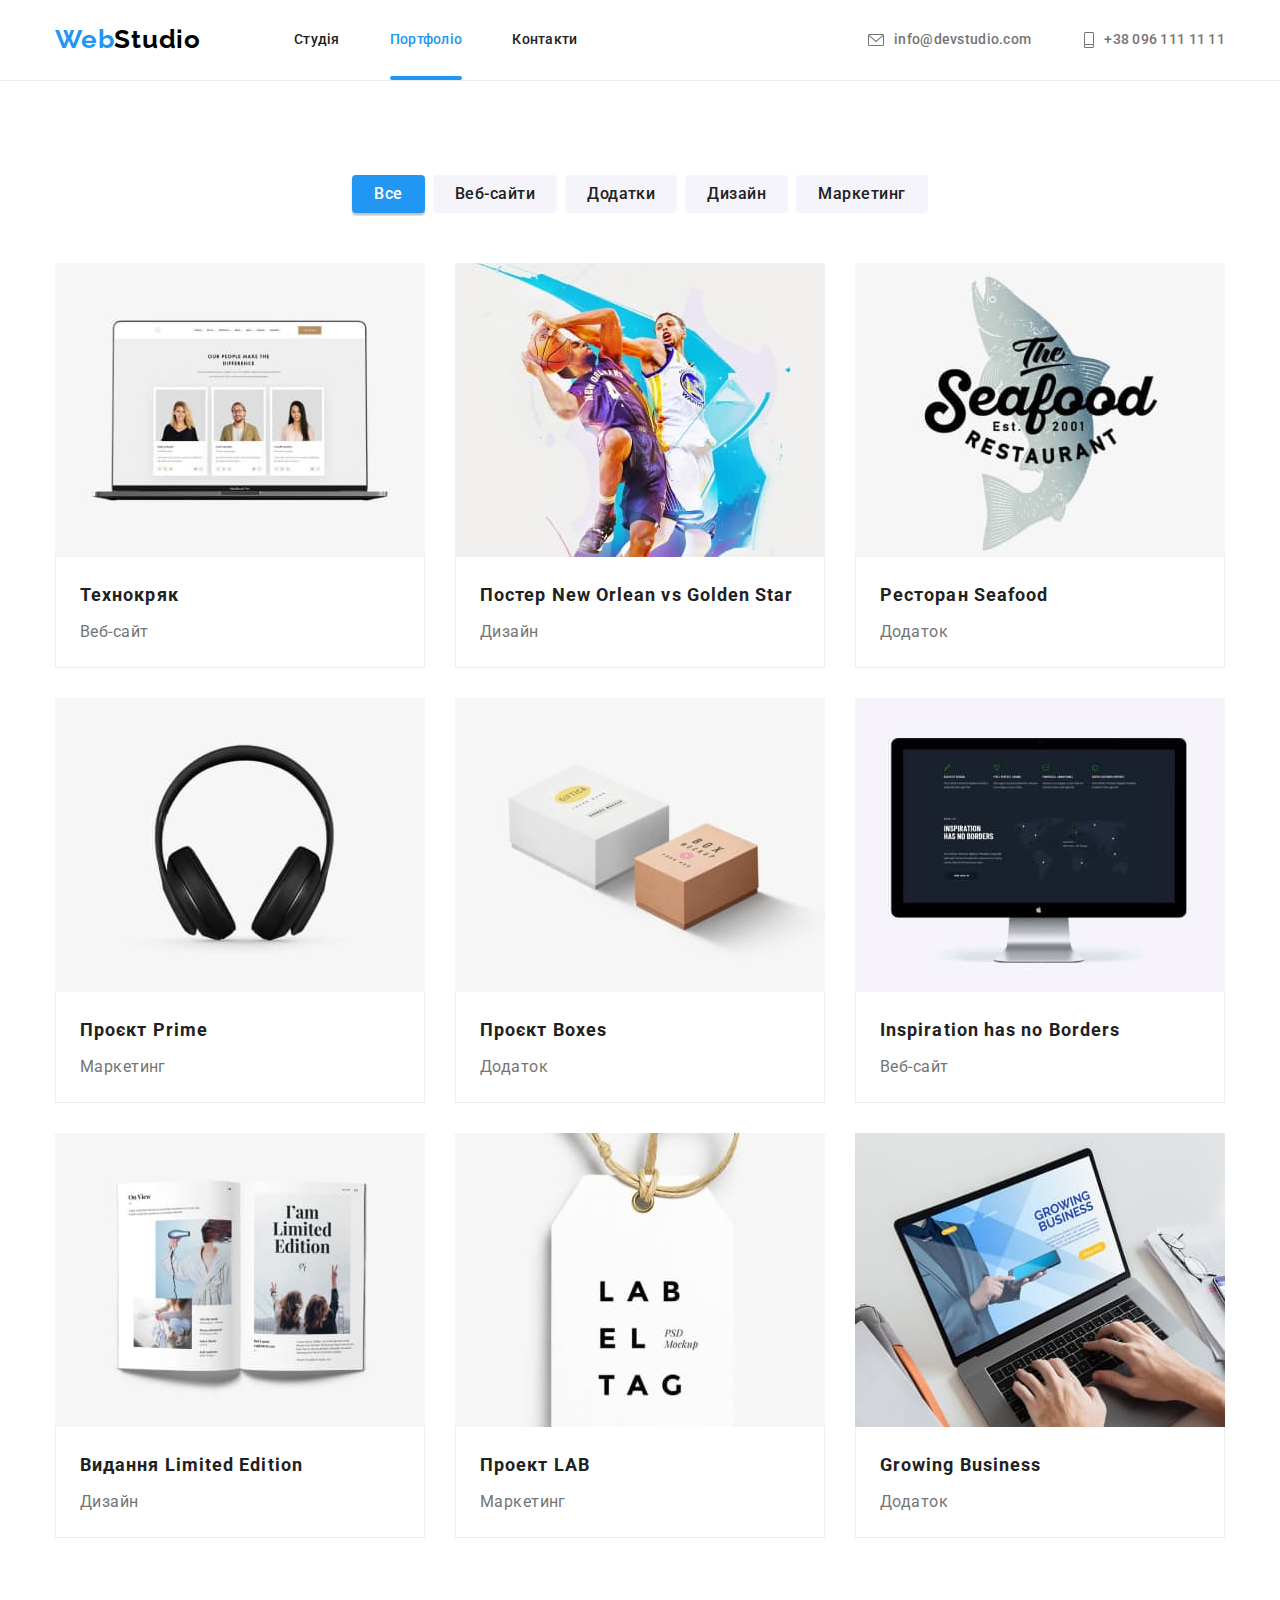
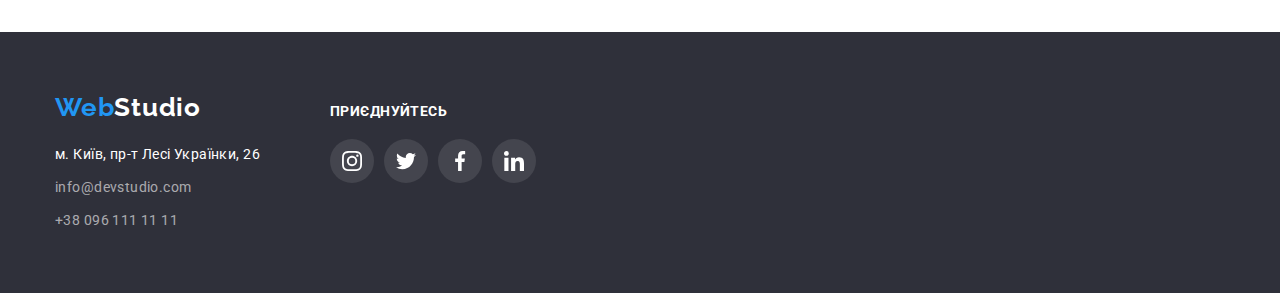
==== portfolio.html @ 72e3448c "Initial commit" ====
<!DOCTYPE html>
<html lang="uk">
  <head>
    <meta charset="UTF-8" />
    <meta http-equiv="X-UA-Compatible" content="IE=edge" />
    <meta name="viewport" content="width=device-width, initial-scale=1.0" />
    <title>Студія</title>
    <link rel="stylesheet" href="node_modules/modern-normalize/modern-normalize.css" />
    <link
      href="https://fonts.googleapis.com/css2?family=Raleway:wght@700&family=Roboto:wght@400;500;700;900&display=swap"
      rel="stylesheet"
    />
    <link rel="stylesheet" href="./css/styles.css" />
  </head>
  <body>
    <!-- Header -->
    <header class="header-accent">
      <!-- Навігація -->
      <div class="container header-container">
        <nav class="nav">
          <a href="./index.html" lang="en" class="logo">
            <span class="logo-accent">Web</span>Studio
          </a>
          <ul class="site-nav list">
            <li class="nav-items">
              <a href="./" class="nav-linc">Студія</a>
            </li>
            <li class="nav-items">
              <a href="./portfolio.html" class="nav-linc current">Портфоліо</a>
            </li>
            <li class="nav-items">
              <a href="./" class="nav-linc">Контакти</a>
            </li>
          </ul>
        </nav>

        <ul class="list header-address">
          <li class="nav-items">
            <a href="mailto:info@devstudio.com" class="nav-address">
              <svg class="icon icon-envelope" width="16" height="16">
                <use xlink:href="./images/icons.svg#icon-envelope"></use>
              </svg>
              info@devstudio.com
            </a>
          </li>
          <li class="nav-items">
            <a href="tel:+380961111111" class="nav-address">
              <svg class="icon icon-phone" width="16" height="16">
                <use xlink:href="./images/icons.svg#icon-phone"></use>
              </svg>
              +38 096 111 11 11
            </a>
          </li>
        </ul>
      </div>
    </header>

    <!-- Main -->
    <main>
      <section class="section">
        <div class="container">
          <h1 class="section-title visually-hidden">Портфоліо</h1>
          <ul class="button-list list">
            <li class="button-items">
              <button type="button" class="button button-current">Все</button>
            </li>
            <li class="button-items">
              <button type="button" class="button">Веб-сайти</button>
            </li>
            <li class="button-items">
              <button type="button" class="button">Додатки</button>
            </li>
            <li class="button-items">
              <button type="button" class="button">Дизайн</button>
            </li>
            <li class="button-items">
              <button type="button" class="button">Маркетинг</button>
            </li>
          </ul>

          <ul class="portfolio-list list">
            <li class="portfolio-items">
              <a class="portfolio-linc" href="#">
                <div class="portfolio-box">
                  <img
                    class="portfolio-img"
                    src="./images/portfolio-1.jpg"
                    alt="Приклад веб сайту"
                    width="370"
                    height="294"
                  />
                  <div class="portfolio-overlay">
                    <p class="overlay-text">
                      Ресурс пропонує комплексні пропозиції з різним рівнем функціоналу та сервісів.
                      Все це дозволить відвідувачу отримати вичерпні відомості про компанію чи
                      приватну особу.
                    </p>
                  </div>
                </div>
                <div class="portfolio-info">
                  <h2 class="portfolio-title">Технокряк</h2>
                  <p class="portfolio-text">Веб-сайт</p>
                </div>
              </a>
            </li>
            <li class="portfolio-items">
              <a class="portfolio-linc" href="#">
                <div class="portfolio-box">
                  <img
                    class="portfolio-img"
                    src="./images/portfolio-2.jpg"
                    alt="Приклад веб сайту"
                    width="370"
                    height="294"
                  />
                  <div class="portfolio-overlay">
                    <p class="overlay-text">
                      Ресурс пропонує комплексні пропозиції з різним рівнем функціоналу та сервісів.
                      Все це дозволить відвідувачу отримати вичерпні відомості про компанію чи
                      приватну особу.
                    </p>
                  </div>
                </div>
                <div class="portfolio-info">
                  <h2 class="portfolio-title">Постер New Orlean vs Golden Star</h2>
                  <p class="portfolio-text">Дизайн</p>
                </div>
              </a>
            </li>
            <li class="portfolio-items">
              <a class="portfolio-linc" href="#">
                <div class="portfolio-box">
                  <img
                    class="portfolio-img"
                    src="./images/portfolio-3.jpg"
                    alt="Приклад веб сайту"
                    width="370"
                    height="294"
                  />
                  <div class="portfolio-overlay">
                    <p class="overlay-text">
                      Ресурс пропонує комплексні пропозиції з різним рівнем функціоналу та сервісів.
                      Все це дозволить відвідувачу отримати вичерпні відомості про компанію чи
                      приватну особу.
                    </p>
                  </div>
                </div>
                <div class="portfolio-info">
                  <h2 class="portfolio-title">Ресторан Seafood</h2>
                  <p class="portfolio-text">Додаток</p>
                </div>
              </a>
            </li>
            <li class="portfolio-items">
              <a class="portfolio-linc" href="#">
                <div class="portfolio-box">
                  <img
                    class="portfolio-img"
                    src="./images/portfolio-4.jpg"
                    alt="Приклад веб сайту"
                    width="370"
                    height="294"
                  />
                  <div class="portfolio-overlay">
                    <p class="overlay-text">
                      Ресурс пропонує комплексні пропозиції з різним рівнем функціоналу та сервісів.
                      Все це дозволить відвідувачу отримати вичерпні відомості про компанію чи
                      приватну особу.
                    </p>
                  </div>
                </div>
                <div class="portfolio-info">
                  <h2 class="portfolio-title">Проєкт Prime</h2>
                  <p class="portfolio-text">Маркетинг</p>
                </div>
              </a>
            </li>
            <li class="portfolio-items">
              <a class="portfolio-linc" href="#">
                <div class="portfolio-box">
                  <img
                    class="portfolio-img"
                    src="./images/portfolio-5.jpg"
                    alt="Приклад веб сайту"
                    width="370"
                    height="294"
                  />
                  <div class="portfolio-overlay">
                    <p class="overlay-text">
                      Ресурс пропонує комплексні пропозиції з різним рівнем функціоналу та сервісів.
                      Все це дозволить відвідувачу отримати вичерпні відомості про компанію чи
                      приватну особу.
                    </p>
                  </div>
                </div>
                <div class="portfolio-info">
                  <h2 class="portfolio-title">Проєкт Boxes</h2>
                  <p class="portfolio-text">Додаток</p>
                </div>
              </a>
            </li>
            <li class="portfolio-items">
              <a class="portfolio-linc" href="#">
                <div class="portfolio-box">
                  <img
                    class="portfolio-img"
                    src="./images/portfolio-6.jpg"
                    alt="Приклад веб сайту"
                    width="370"
                    height="294"
                  />
                  <div class="portfolio-overlay">
                    <p class="overlay-text">
                      Ресурс пропонує комплексні пропозиції з різним рівнем функціоналу та сервісів.
                      Все це дозволить відвідувачу отримати вичерпні відомості про компанію чи
                      приватну особу.
                    </p>
                  </div>
                </div>
                <div class="portfolio-info">
                  <h2 class="portfolio-title">Inspiration has no Borders</h2>
                  <p class="portfolio-text">Веб-сайт</p>
                </div>
              </a>
            </li>
            <li class="portfolio-items">
              <a class="portfolio-linc" href="#">
                <div class="portfolio-box">
                  <img
                    class="portfolio-img"
                    src="./images/portfolio-7.jpg"
                    alt="Приклад веб сайту"
                    width="370"
                    height="294"
                  />
                  <div class="portfolio-overlay">
                    <p class="overlay-text">
                      Ресурс пропонує комплексні пропозиції з різним рівнем функціоналу та сервісів.
                      Все це дозволить відвідувачу отримати вичерпні відомості про компанію чи
                      приватну особу.
                    </p>
                  </div>
                </div>
                <div class="portfolio-info">
                  <h2 class="portfolio-title">Видання Limited Edition</h2>
                  <p class="portfolio-text">Дизайн</p>
                </div>
              </a>
            </li>
            <li class="portfolio-items">
              <a class="portfolio-linc" href="#">
                <div class="portfolio-box">
                  <img
                    class="portfolio-img"
                    src="./images/portfolio-8.jpg"
                    alt="Приклад веб сайту"
                    width="370"
                    height="294"
                  />
                  <div class="portfolio-overlay">
                    <p class="overlay-text">
                      Ресурс пропонує комплексні пропозиції з різним рівнем функціоналу та сервісів.
                      Все це дозволить відвідувачу отримати вичерпні відомості про компанію чи
                      приватну особу.
                    </p>
                  </div>
                </div>
                <div class="portfolio-info">
                  <h2 class="portfolio-title">Проект LAB</h2>
                  <p class="portfolio-text">Маркетинг</p>
                </div>
              </a>
            </li>
            <li class="portfolio-items">
              <a class="portfolio-linc" href="#">
                <div class="portfolio-box">
                  <img
                    class="portfolio-img"
                    src="./images/portfolio-9.jpg"
                    alt="Приклад веб сайту"
                    width="370"
                    height="294"
                  />
                  <div class="portfolio-overlay">
                    <p class="overlay-text">
                      Ресурс пропонує комплексні пропозиції з різним рівнем функціоналу та сервісів.
                      Все це дозволить відвідувачу отримати вичерпні відомості про компанію чи
                      приватну особу.
                    </p>
                  </div>
                </div>
                <div class="portfolio-info">
                  <h2 class="portfolio-title">Growing Business</h2>
                  <p class="portfolio-text">Додаток</p>
                </div>
              </a>
            </li>
          </ul>
        </div>
      </section>
    </main>

    <!-- Footer -->
    <footer class="footer">
      <div class="container">
        <div>
          <a href="./index.html" lang="en" class="logo">
            <span class="logo-accent">Web</span>Studio
          </a>
          <address class="address">
            <ul class="list">
              <li class="address-items">
                <a href="https://goo.gl/maps/Vfk3iaPY69gmRe3H6" class="addrem-map">
                  м. Київ, пр-т Лесі Українки, 26</a
                >
              </li>
              <li class="address-items">
                <a href="mailto:info@devstudio.com" class="address-link"> info@devstudio.com </a>
              </li>
              <li class="address-items">
                <a href="tel:+380961111111" class="address-link"> +38 096 111 11 11 </a>
              </li>
            </ul>
          </address>
        </div>
        <div class="footer-social">
          <span class="social-title">приєднуйтесь</span>
          <ul class="list social-list">
            <li class="social-items">
              <a href="#" class="social-linc">
                <svg class="icon" width="20" height="20">
                  <use xlink:href="./images/icons.svg#icon-instagram"></use>
                </svg>
              </a>
            </li>
            <li class="social-items">
              <a href="#" class="social-linc">
                <svg class="icon" width="20" height="20">
                  <use xlink:href="./images/icons.svg#icon-twitter"></use>
                </svg>
              </a>
            </li>
            <li class="social-items">
              <a href="#" class="social-linc">
                <svg class="icon" width="20" height="20">
                  <use xlink:href="./images/icons.svg#icon-facebook"></use>
                </svg>
              </a>
            </li>
            <li class="social-items">
              <a href="#" class="social-linc">
                <svg class="icon" width="20" height="20">
                  <use xlink:href="./images/icons.svg#icon-linkedin"></use>
                </svg>
              </a>
            </li>
          </ul>
        </div>
      </div>
    </footer>
  </body>
</html>
---- css/styles.css ----
/* палитра 
акцент #2196F3
белый #FFFFFF
текст черный #212121
        серый #757575
        rgba(255, 255, 255, 0.6);
фон темный #2F303A
    серый  #F5F4FA
    белый #FFFFFF
*/

:root {
  --primary-text-color: #757575;
  --title-text-color: #212121;
  --accent-color: #2196f3;
  --primary-bg-color: #f5f4fa;
  --primary-white-color: #ffffff;
  --primary-black-color: #2f303a;
  --primary-icon-color: #afb1b8;
  --primary-animation: cubic-bezier(0.4, 0, 0.2, 1);
}
/* базові списки */
html {
  box-sizing: border-box;
}

*,
*::after,
*::before {
  box-sizing: inherit;
}

body {
  margin: 0;

  color: var(--primary-text-color);
  font-family: Roboto, sans-serif;
  font-size: 14px;
  letter-spacing: 0.03em;
  background-color: var(--primary-white-color);
}

.list {
  margin: 0;
  padding: 0;

  list-style: none;
}

h1,
h2,
h3,
h4,
h5,
h6,
p {
  margin: 0;
}

.icon {
  display: inline-block;
  /* width: 1em;
  height: 1em; */
  stroke-width: 0;

  stroke: currentColor;
  fill: currentColor;
}

.visually-hidden {
  position: absolute;

  width: 1px;
  height: 1px;
  margin: -1px;

  border: 0;
  padding: 0;
  white-space: nowrap;

  clip-path: inset(100%);
  clip: rect(0 0 0 0);
  overflow: hidden;
}

.section {
  padding-top: 94px;
  padding-bottom: 94px;
}

.container {
  width: 1200px;
  margin-left: auto;
  margin-right: auto;
  padding-left: 15px;
  padding-right: 15px;
  /* outline: 2px solid red; */
}

/* базові книпки */
.button {
  min-width: 44px;
  padding-left: 22px;
  padding-right: 22px;
  padding-top: 6px;
  padding-bottom: 6px;

  border: none;
  border-radius: 4px;

  color: var(--title-text-color);
  background-color: var(--primary-bg-color);
  font-family: inherit;
  font-weight: 500;
  font-size: 16px;
  line-height: 1.625;
  letter-spacing: 0.03em;
  cursor: pointer;

  transition: color 250ms var(--primary-animation), background-color 250ms var(--primary-animation),
    box-shadow 250ms var(--primary-animation);
}

.button:hover,
.button:focus,
.button-current {
  color: var(--primary-white-color);
  background-color: var(--accent-color);
  box-shadow: 0px 3px 1px rgba(0, 0, 0, 0.1), 0px 1px 2px rgba(0, 0, 0, 0.08),
    0px 2px 2px rgba(0, 0, 0, 0.12);
}

/* Header */
.header-accent {
  border-bottom: 1px solid #ececec;
}

.header-container {
  display: flex;
  padding-top: 0;
  padding-bottom: 0;
}

/* logo */
.logo {
  display: inline-block;
  padding-top: 24px;
  padding-bottom: 25px;
  margin-right: 93px;

  color: #000000;
  font-family: 'Raleway', sans-serif;
  font-weight: 700;
  font-size: 26px;
  line-height: 1.19;
  letter-spacing: 0.03em;
  text-decoration: none;
}

.logo-accent {
  color: var(--accent-color);
}

/* Nav */
.nav {
  display: flex;
  align-items: center;
}

.site-nav {
  display: flex;
}

.nav-linc {
  position: relative;

  color: var(--title-text-color);
  font-weight: 500;
  line-height: 1.14;
  letter-spacing: 0.02em;
  text-decoration: none;
}

.nav-linc,
.nav-address {
  display: flex;
  padding-top: 32px;
  padding-bottom: 32px;
  align-items: center;

  transition: color 250ms var(--primary-animation);
}

.nav-linc:hover,
.nav-linc:focus {
  color: var(--accent-color);
}

.current {
  color: var(--accent-color);
}

.current::after {
  position: absolute;
  left: 0;
  bottom: 0;

  width: 100%;
  height: 4px;

  content: '';

  background-color: var(--accent-color);
  border-radius: 2px;
}
.nav-items:not(.nav-items:last-child) {
  margin-right: 50px;
}

.header-address {
  display: flex;
  margin-left: auto;
  align-items: center;
}

.nav-address {
  color: var(--primary-text-color);
  font-weight: 500;
  line-height: 1.14;
  letter-spacing: 0.02em;
  text-decoration: none;

  transition: color 250ms var(--primary-animation);
}

.nav-address:hover,
.nav-address:focus {
  color: var(--accent-color);
}

.icon-envelope {
  margin-right: 10px;
}

.icon-phone {
  margin-right: 7px;
}

/* Main */

/* Section */
.section-title {
  margin-bottom: 50px;

  color: var(--title-text-color);
  font-size: 36px;
  line-height: 1.17;
  text-align: center;
}

/* Шапка */
/* Герой */
.hero {
  max-width: 1600px;
  height: 600px;
  padding-top: 200px;
  padding-bottom: 200px;
  margin-left: auto;
  margin-right: auto;

  background-color: var(--primary-black-color);
  background-image: linear-gradient(rgba(47, 48, 58, 0.4), rgba(47, 48, 58, 0.4)),
    url(../images/hero-img.jpg);
  background-repeat: no-repeat;
  background-position: center;
  background-size: cover;
}

.hero-title {
  width: 696px;
  margin-bottom: 30px;
  margin-left: auto;
  margin-right: auto;

  font-weight: 900;
  font-size: 44px;
  line-height: 1.36;
  text-align: center;
  letter-spacing: 0.06em;
  text-transform: uppercase;
  color: var(--primary-white-color);
}

.hero-button {
  margin-left: auto;
  margin-right: auto;
  padding-top: 10px;
  padding-bottom: 10px;
  padding-left: 32px;
  padding-right: 32px;

  color: var(--primary-white-color);
  background-color: var(--accent-color);
  border: none;
  border-radius: 4px;

  cursor: pointer;

  font-family: inherit;
  font-weight: 700;
  font-size: 16px;
  line-height: 1.88;
  display: flex;
  align-items: center;
  text-align: center;
  letter-spacing: 0.06em;

  transition: color 250ms var(--primary-animation), background-color 250ms var(--primary-animation);
}

.hero-button:hover,
.hero-button:focus {
  color: var(--accent-color);
  background-color: var(--primary-white-color);
}

/* Особливості */

.feature {
  padding-bottom: 0px;
}

.feature-list {
  display: flex;
}

.feature-items {
  width: 270px;
}

.cotainer-icon {
  display: flex;
  align-items: center;
  justify-content: center;
  height: 120px;
  margin-bottom: 30px;
  border-radius: 4px;

  background-color: var(--primary-bg-color);
}

/* Відступи для всіх списків */
.feature-items:not(.feature-items:last-child),
.examples-items:not(.examples-items:last-child),
.team-items:not(.team-items:last-child) {
  margin-right: 30px;
}

.feature-title {
  margin-bottom: 10px;

  color: var(--title-text-color);
  font-size: 14px;
  line-height: 1.19;
  text-transform: uppercase;
}

.feature-text {
  line-height: 1.71;
}

/* Чим ми займаємося */
.examples-list {
  display: flex;
}

.examples-items {
  position: relative;
}

.examples-items > img {
  display: block;
}

.example-box {
  position: absolute;
  left: 0;
  bottom: 0;

  display: flex;
  align-items: center;
  justify-content: center;
  width: 100%;
  height: 70px;

  background-color: rgba(47, 48, 58, 0.8);
}

.example-text {
  font-weight: 700;
  text-align: center;
  text-transform: uppercase;

  color: var(--primary-white-color);
}
/* Наша команда */
.team {
  background-color: var(--primary-bg-color);
}

.team-list,
.social-list {
  display: flex;
}

.team-items {
  width: 270px;
  padding-bottom: 30px;

  background: var(--primary-white-color);
  box-shadow: 0px 1px 3px rgba(0, 0, 0, 0.12), 0px 1px 1px rgba(0, 0, 0, 0.14),
    0px 2px 1px rgba(0, 0, 0, 0.2);
  border-radius: 0px 0px 4px 4px;
}

.team-items > img {
  display: block;
  padding-bottom: 30px;
}
.team-title {
  margin-bottom: 10px;

  color: var(--title-text-color);
  font-weight: 500;
  font-size: 16px;
  line-height: 1.19;
  text-align: center;
}

.team-text {
  margin-bottom: 16px;

  font-size: 16px;
  line-height: 1.19;
  text-align: center;
}

.social-list {
  display: flex;
  justify-content: center;
}

.social-items:not(.social-items:last-child) {
  margin-right: 10px;
}

.social-linc {
  display: flex;
  align-items: center;
  justify-content: center;
  width: 44px;
  height: 44px;

  border-radius: 50%;
  color: var(--primary-icon-color);

  transition: color 250ms var(--primary-animation), background-color 250ms var(--primary-animation);
}

.social-linc:hover,
.social-linc:focus {
  color: var(--primary-white-color);
  background-color: var(--accent-color);
}

/* Постійні клієнти */
.company-list {
  display: flex;
}

.company-items:not(.company-items:last-child) {
  margin-right: 30px;
}

.company-linc {
  display: flex;
  align-items: center;
  justify-content: center;
  width: 170px;
  height: 92px;

  border: 1px solid var(--primary-icon-color);
  border-radius: 4px;

  color: var(--primary-icon-color);

  transition: color 250ms var(--primary-animation), background-color 250ms var(--primary-animation);
}

.company-linc:hover,
.company-linc:focus {
  color: var(--accent-color);
  border-color: var(--accent-color);
}

.company-linc .svg {
  margin: auto;
}

/* Портфоліо*/
.button-list {
  display: flex;
  justify-content: center;
  margin-bottom: 50px;
}

.button-items:not(.button-items:last-child) {
  margin-right: 8px;
}

.portfolio-list {
  display: flex;
  flex-wrap: wrap;
}

.portfolio-items {
  width: 370px;
}

.portfolio-linc {
  display: block;

  text-decoration: none;

  transition: box-shadow 250ms var(--primary-animation);
}

.portfolio-linc:hover,
.portfolio-linc:focus {
  box-shadow: 0px 1px 1px rgba(0, 0, 0, 0.12), 0px 4px 4px rgba(0, 0, 0, 0.06),
    1px 4px 6px rgba(0, 0, 0, 0.16);
}

.portfolio-items:not(.portfolio-items:nth-child(3n)) {
  margin-right: 30px;
}

.portfolio-items:not(.portfolio-items:nth-child(-1n + 3)) {
  margin-top: 30px;
}

.portfolio-img {
  display: block;
  width: 100%;
}

.portfolio-box {
  position: relative;
  overflow: hidden;
}

.portfolio-overlay {
  position: absolute;
  left: 0;
  bottom: -100%;

  padding-left: 24px;
  padding-right: 24px;
  padding-top: 63px;
  padding-bottom: 63px;
  width: 100%;
  height: 100%;
  background-color: rgba(33, 150, 243, 0.9);

  transition: transform 250ms var(--primary-animation);
}

.portfolio-linc:hover .portfolio-overlay,
.portfolio-linc:focus .portfolio-overlay {
  transform: translate(0, -100%);
}

.overlay-text {
  font-weight: 400;
  font-size: 18px;
  line-height: 1.56;
  letter-spacing: 0.03em;

  color: var(--primary-white-color);
}

.portfolio-info {
  padding-top: 20px;
  padding-bottom: 20px;
  padding-left: 24px;
  padding-right: 24px;

  border-left: 1px solid #eeeeee;
  border-right: 1px solid #eeeeee;
  border-bottom: 1px solid #eeeeee;
}
.portfolio-title {
  margin-bottom: 4px;

  font-size: 18px;
  line-height: 2;
  letter-spacing: 0.06em;
  color: var(--title-text-color);
}

.portfolio-text {
  font-size: 16px;
  line-height: 1.88;
  color: var(--primary-text-color);
}

/* footer */
.footer {
  background-color: var(--primary-black-color);
  padding-top: 60px;
  padding-bottom: 60px;
}

.footer .logo {
  margin: 0;
  padding: 0;
  margin-bottom: 20px;

  color: var(--primary-white-color);
}

.footer .container {
  display: flex;
  align-items: baseline;
}

.address {
  font-style: normal;
}

.address-items:not(.address-items:last-child) {
  margin-bottom: 9px;
}

.addrem-map {
  text-decoration: none;
  color: var(--primary-white-color);
  line-height: 1.71;
}
.address-link {
  text-decoration: none;
  line-height: 1.71;
  color: rgba(255, 255, 255, 0.6);

  transition: color 250ms var(--primary-animation);
}

.address-link:hover,
.address-link:focus {
  color: var(--accent-color);
}

.social-title {
  display: inline-block;
  margin-bottom: 20px;

  font-weight: 700;
  text-transform: uppercase;
  color: var(--primary-white-color);
}

.footer-social > .social-list {
  justify-content: flex-start;
}

.footer-social .social-linc {
  background-color: #44454e;
  color: var(--primary-white-color);

  transition: background-color 250ms var(--primary-animation);
}

.footer-social .social-linc:hover,
.footer-social .social-linc:focus {
  background-color: var(--accent-color);
}

.footer-social {
  margin-left: 70px;
}

/* Модальне вікно */
.backdrop {
  position: fixed;
  top: 0;
  left: 0;
  bottom: 0;
  right: 0;

  background-color: rgba(0, 0, 0, 0.2);

  transition: opacity 250ms var(--primary-animation), visibility 25000ms var(--primary-animation);
}

.backdrop.is-hidden {
  opacity: 0;
  pointer-events: none;
  visibility: hidden;
}

.modal {
  position: absolute;
  left: 50%;
  top: 50%;
  transform: translate(-50%, -50%);

  width: 528px;
  height: 581px;

  background-color: var(--primary-white-color);
  box-shadow: 0px 1px 3px rgba(0, 0, 0, 0.12), 0px 1px 1px rgba(0, 0, 0, 0.14),
    0px 2px 1px rgba(0, 0, 0, 0.2);
  border-radius: 4px;
}

.modal-close {
  position: absolute;
  top: 8px;
  right: 8px;

  display: flex;
  align-items: center;
  justify-content: center;
  width: 30px;
  height: 30px;
  padding: 0;

  background-color: var(--primary-white-color);
  border: 1px solid rgba(0, 0, 0, 0.1);
  border-radius: 50%;

  color: #000000;

  cursor: pointer;
}

.modal-close:hover,
.modal-close:focus {
  color: var(--accent-color);
  border-color: var(--accent-color);
}
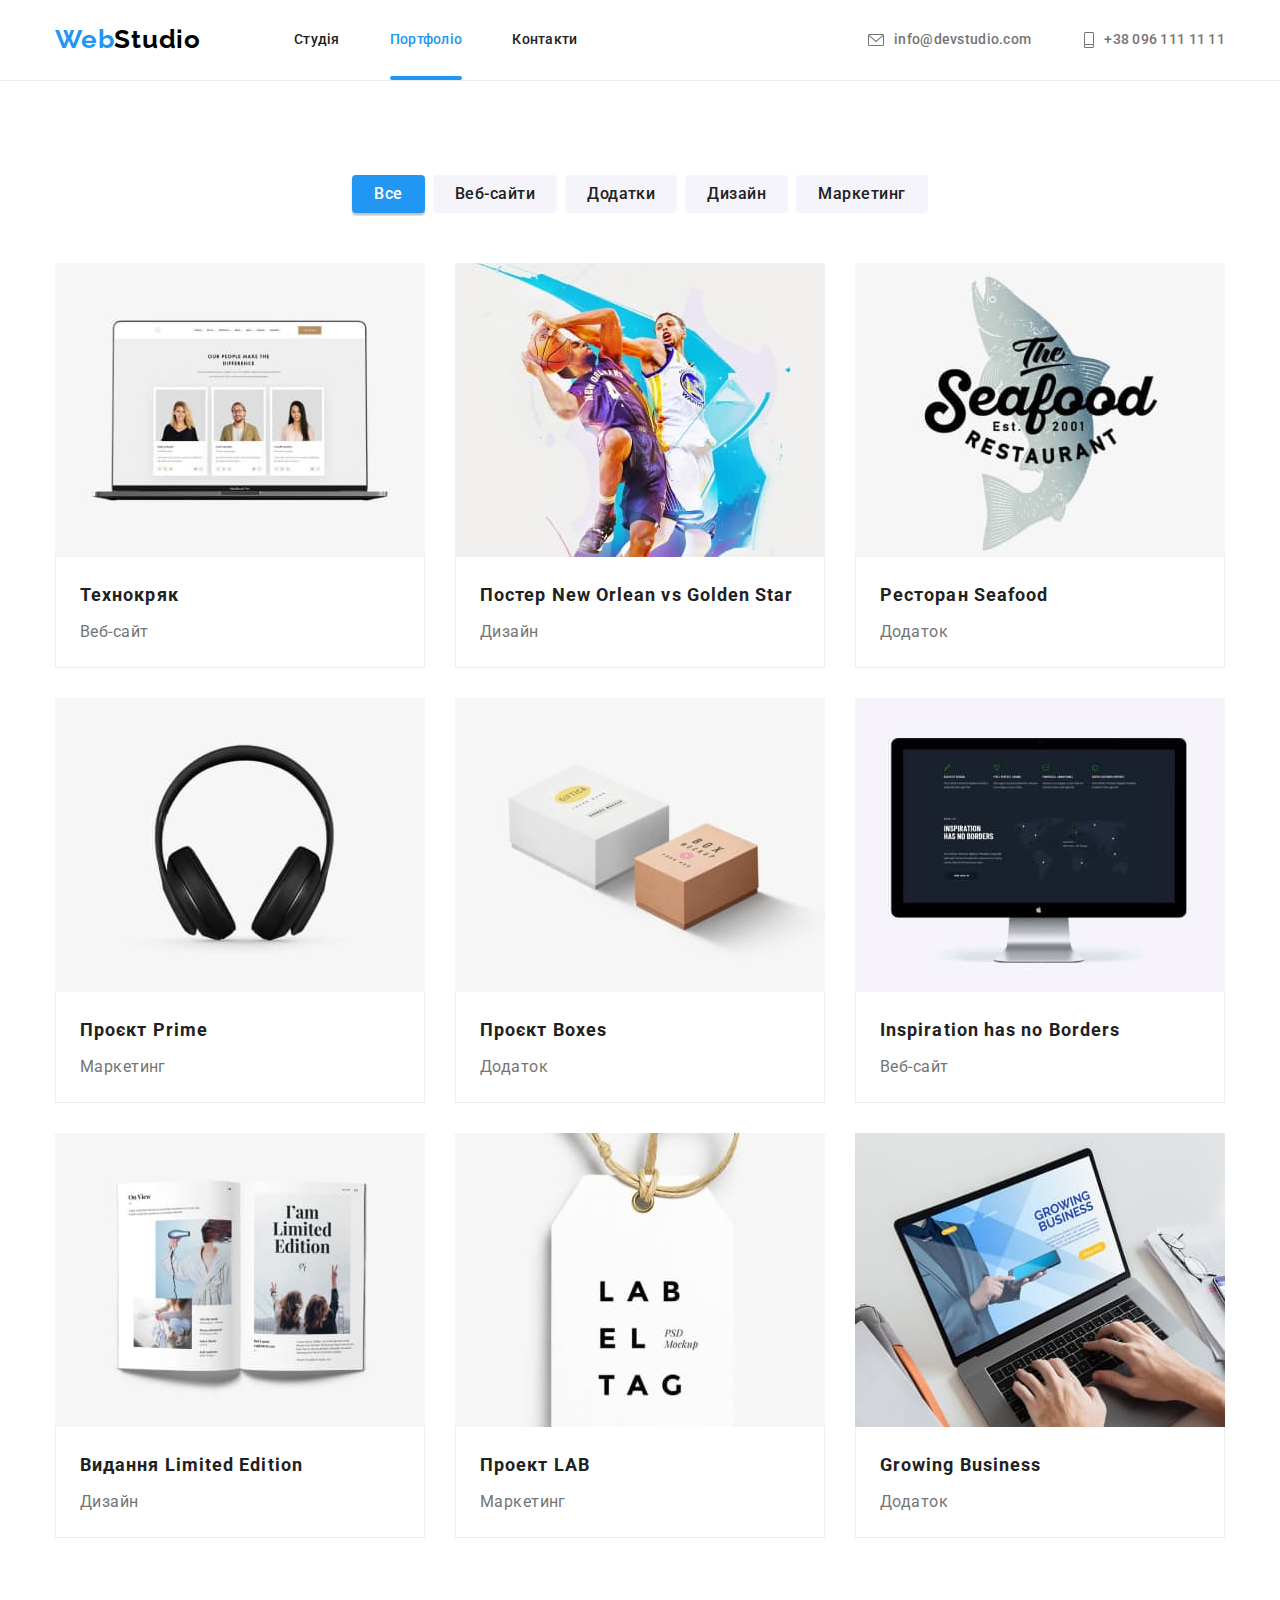
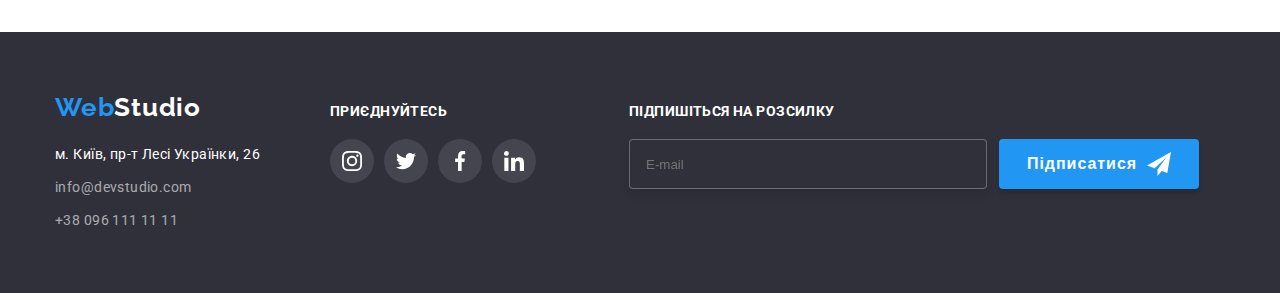
==== commit 5184dc85: "Виконує 6 дз" ====
--- a/portfolio.html
+++ b/portfolio.html
@@ -323,12 +323,14 @@
             </ul>
           </address>
         </div>
+
+        <!-- соціальні мережі -->
         <div class="footer-social">
-          <span class="social-title">приєднуйтесь</span>
+          <b class="social-title">приєднуйтесь</b>
           <ul class="list social-list">
             <li class="social-items">
               <a href="#" class="social-linc">
-                <svg class="icon" width="20" height="20">
+                <svg class="icon" width="20" height="20" alt="instagram">
                   <use xlink:href="./images/icons.svg#icon-instagram"></use>
                 </svg>
               </a>
@@ -356,6 +358,20 @@
             </li>
           </ul>
         </div>
+
+        <!-- підписка -->
+        <div class="footer-sub">
+          <b class="social-title">Підпишіться на розсилку</b>
+          <div class="sub-box">
+            <label class="email-lable">
+              <input class="email-input" type="email" placeholder="E-mail">
+            </label>
+            <button type="submit" class="submit-btn">
+              Підписатися
+              <svg class="icon icon-send" width="24" height="24"><use xlink:href="./images/icons.svg#icon-send"></use></svg>
+            </button>
+          </div>
+        </div>
       </div>
     </footer>
   </body>
--- a/css/styles.css
+++ b/css/styles.css
@@ -661,7 +661,7 @@
 }
 
 .social-title {
-  display: inline-block;
+  display: block;
   margin-bottom: 20px;
 
   font-weight: 700;
@@ -689,6 +689,41 @@
   margin-left: 70px;
 }
 
+.footer-sub {
+  margin-left: 93px;
+}
+
+.sub-box{
+  display: flex;
+  justify-content: center;
+}
+
+.sub-box > .submit-btn {
+  display: flex;
+  align-items: center;
+  justify-content: center;
+}
+
+.email-input {
+  display: inline-block;
+  width: 358px;
+  height: 50px;
+  padding-top: 15px;
+  padding-bottom: 15px;
+  padding-left: 16px;
+  padding-right: 16px;
+  margin-right: 12px;
+
+  background-color: var(--primary-black-color);
+
+  border: 1px solid rgba(255, 255, 255, 0.3);
+  filter: drop-shadow(0px 4px 4px rgba(0, 0, 0, 0.15));
+  border-radius: 4px;
+}
+
+.icon-send {
+  margin-left: 10px;
+}
 /* Модальне вікно */
 .backdrop {
   position: fixed;
@@ -716,6 +751,7 @@
 
   width: 528px;
   height: 581px;
+  padding: 40px;
 
   background-color: var(--primary-white-color);
   box-shadow: 0px 1px 3px rgba(0, 0, 0, 0.12), 0px 1px 1px rgba(0, 0, 0, 0.14),
@@ -749,3 +785,178 @@
   color: var(--accent-color);
   border-color: var(--accent-color);
 }
+
+.form-title {
+  display: block;
+  margin-bottom: 12px;
+
+  font-weight: 700;
+  font-size: 20px;
+  line-height: 1.15;
+  text-align: center;
+  letter-spacing: 0.03em;
+
+  color: var(--title-text-color);
+}
+
+.form-lable {
+  position: relative;
+
+  display: block;
+
+  transition: color 250ms var(--primary-animation);
+}
+
+.lable-name {
+  margin-bottom: 4px;
+
+  font-size: 12px;
+  line-height: 1.167;
+  letter-spacing: 0.01em;
+
+  color: var(--primary-text-color);
+}
+
+.form-list {
+  margin-bottom: 20px;
+  display: block;
+}
+
+.form-list > .items:not(.form-list > .items:last-child) {
+  margin-bottom: 10px;
+}
+
+.lable-input {
+  width: 100%;
+  height: 40px;
+  padding-top: 12px;
+  padding-bottom: 12px;
+  padding-right: 42px;
+  padding-left: 42px;
+
+  border: 1px solid rgba(33, 33, 33, 0.2);
+  border-radius: 4px;
+
+  transition: border 250ms var(--primary-animation);
+}
+
+.lable-textarea {
+  height: 120px;
+  padding-right: 16px;
+  padding-left: 16px;
+
+  resize: none;
+}
+
+.lable-textarea::placeholder {
+  font-size: 12px;
+  line-height: 1.67;
+  letter-spacing: 0.01em;
+
+  color: rgba(117, 117, 117, 0.5);
+}
+
+.lable-icon {
+  position: absolute;
+  bottom: 11px;
+  left: 12px;
+}
+
+.form-chech {
+  position: relative;
+  display: flex;
+  justify-content: center;
+  align-items: center;
+  margin-bottom: 30px;
+
+  color: var(--title-text-color);
+}
+
+.checkbox-text {
+  line-height: 1.71;
+  color: var(--primary-text-color);
+}
+
+.checkbox-linc {
+  color: var(--accent-color);
+}
+
+.check-icon {
+  position: absolute;
+  left: 12px;
+  top: 50%;
+  transform: translateY(-50%);
+}
+.check-on {
+  opacity: 0;
+
+  transition: opacity 250ms var(--primary-animation);
+}
+
+.check-off {
+  transition: opacity 250ms var(--primary-animation);
+}
+
+.checkbox:checked ~ .check-on {
+  opacity: 1;
+}
+
+.checkbox:checked ~ .check-off {
+  opacity: 0;
+}
+
+/* Варіант фокуса на lable  */
+
+.form-lable:hover,
+.form-lable:focus,
+.form-lable:focus-within {
+  color: var(--accent-color);
+}
+
+.form-lable:hover > .lable-input,
+.form-lable:focus > .lable-input,
+.form-lable:focus-within > .lable-input {
+  border-color: var(--accent-color);
+}
+
+/* Варіант фокуса на input  */
+
+/* .lable-input:hover,
+.lable-input:focus,
+.lable-input:focus-within {
+  border-color: var(--accent-color);
+}
+
+.lable-input:hover + .lable-icon,
+.lable-input:focus + .lable-icon,
+.lable-input:focus-within + .lable-icon {
+  color: var(--accent-color);
+} */
+
+/* .lable-input:focus-visible{
+  outline: -1px solid var(--accent-color);
+  
+} */
+
+.submit-btn {
+  display: block;
+  margin: auto;
+  width: 200px;
+  height: 50px;
+
+  border: none;
+  border-radius: 4px;
+  box-shadow: 0px 4px 4px rgba(0, 0, 0, 0.15);
+
+  background-color: var(--accent-color);
+
+  font-weight: 700;
+  font-size: 16px;
+  line-height: 1.88;
+  letter-spacing: 0.06em;
+  color: var(--primary-white-color);
+}
+
+.submit-btn:hover {
+  cursor: pointer;
+}
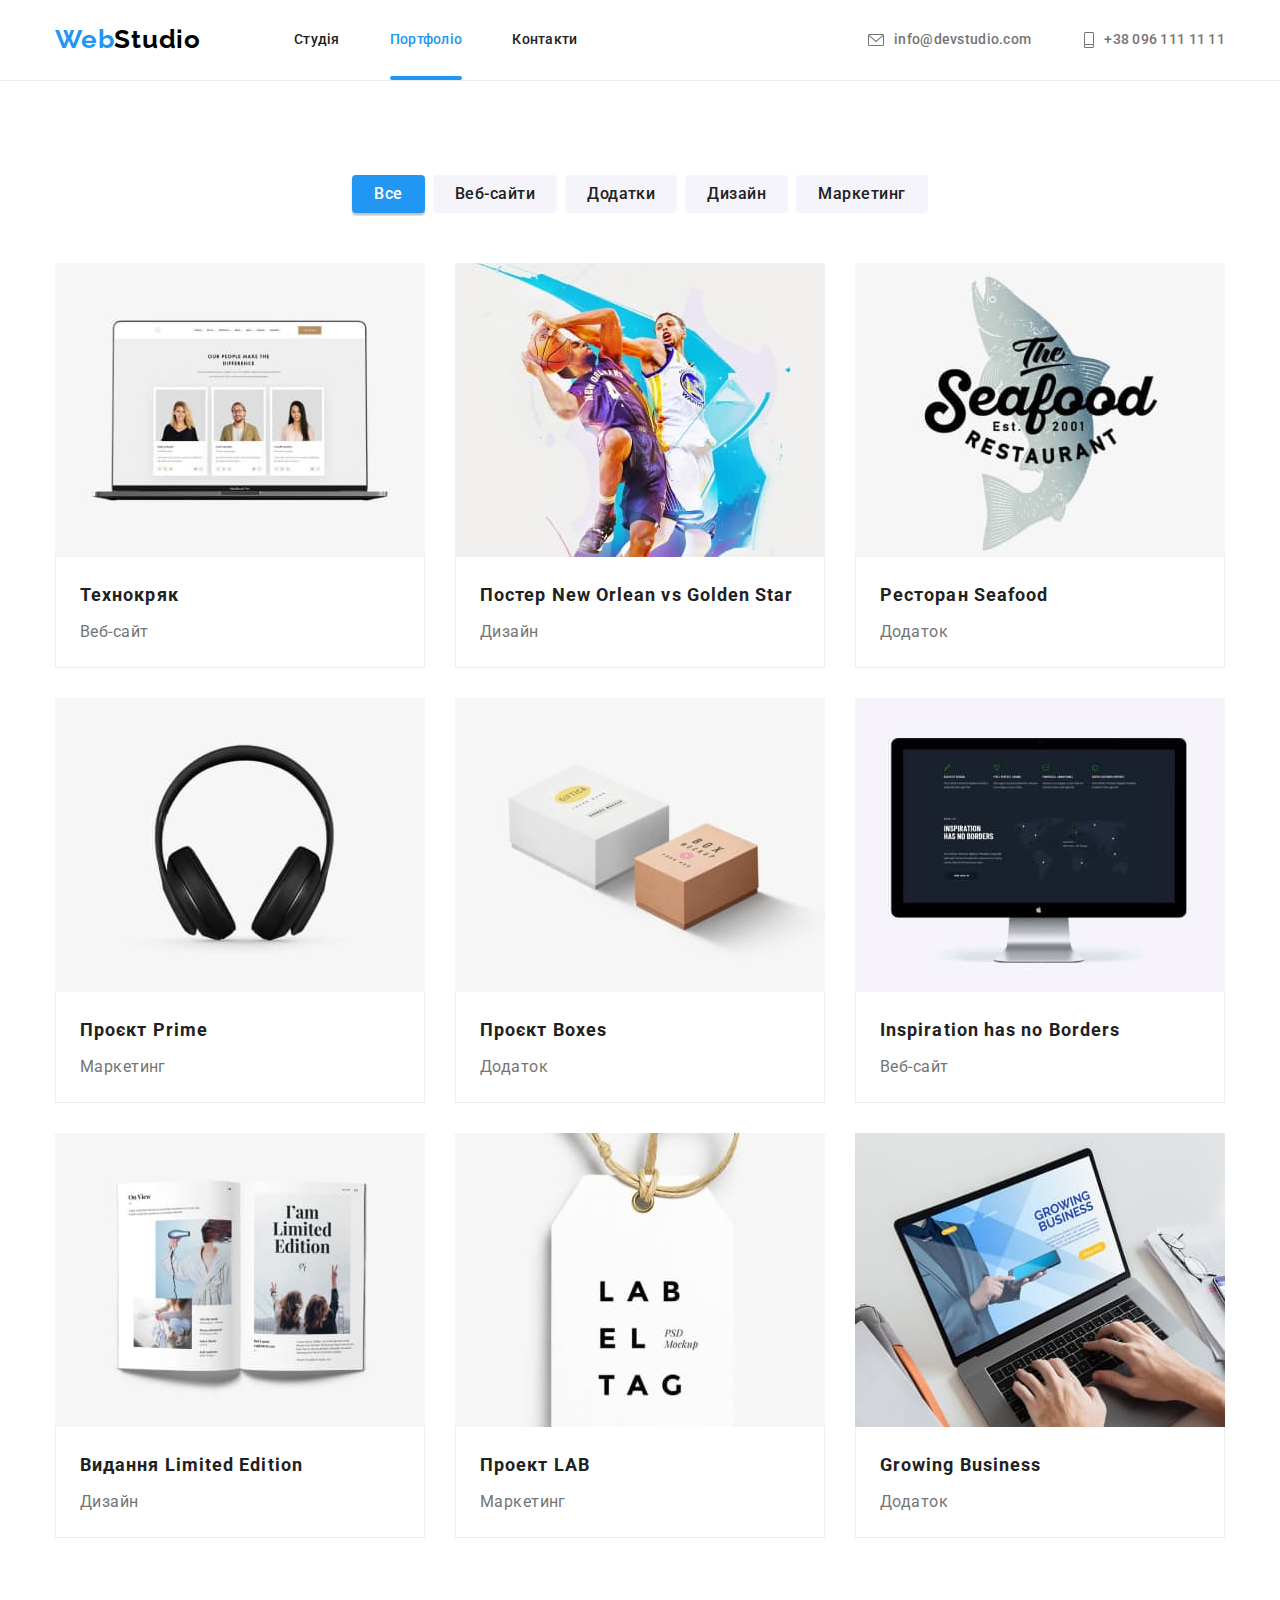
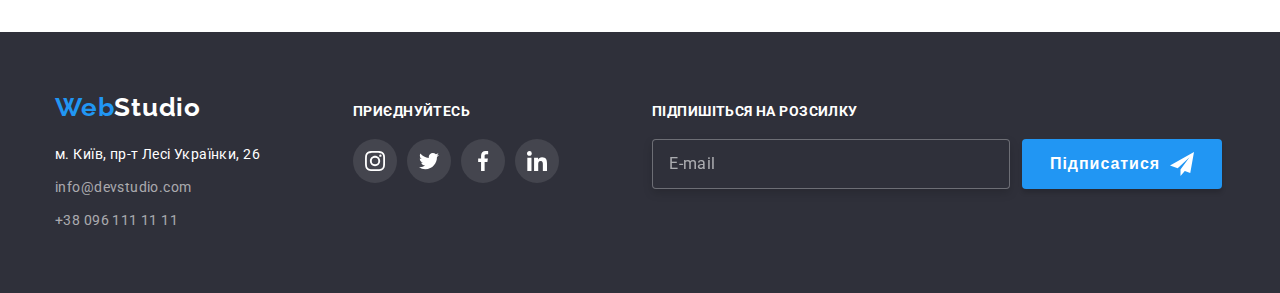
==== commit a6ee604c: "Додає виправлення до ДЗ" ====
--- a/portfolio.html
+++ b/portfolio.html
@@ -361,16 +361,20 @@
 
         <!-- підписка -->
         <div class="footer-sub">
-          <b class="social-title">Підпишіться на розсилку</b>
-          <div class="sub-box">
-            <label class="email-lable">
-              <input class="email-input" type="email" placeholder="E-mail">
-            </label>
-            <button type="submit" class="submit-btn">
-              Підписатися
-              <svg class="icon icon-send" width="24" height="24"><use xlink:href="./images/icons.svg#icon-send"></use></svg>
-            </button>
-          </div>
+          <form action="">
+            <b class="social-title">Підпишіться на розсилку</b>
+            <div class="sub-box">
+              <label class="email-lable">
+                <input name="email" class="email-input" type="email" placeholder="E-mail" />
+              </label>
+              <button type="submit" class="submit-btn">
+                Підписатися
+                <svg class="icon icon-send" width="24" height="24">
+                  <use xlink:href="./images/icons.svg#icon-send"></use>
+                </svg>
+              </button>
+            </div>
+          </form>
         </div>
       </div>
     </footer>
--- a/css/styles.css
+++ b/css/styles.css
@@ -686,14 +686,14 @@
 }
 
 .footer-social {
-  margin-left: 70px;
+  margin-left: 93px;
 }
 
 .footer-sub {
   margin-left: 93px;
 }
 
-.sub-box{
+.sub-box {
   display: flex;
   justify-content: center;
 }
@@ -716,14 +716,37 @@
 
   background-color: var(--primary-black-color);
 
+  font-family: inherit;
+  font-size: inherit;
+  letter-spacing: inherit;
+  color: var(--primary-white-color);
+
   border: 1px solid rgba(255, 255, 255, 0.3);
   filter: drop-shadow(0px 4px 4px rgba(0, 0, 0, 0.15));
   border-radius: 4px;
+
+  transition: border-color 250ms var(--primary-animation);
+}
+
+.email-input:hover,
+.email-input:focus {
+  border-color: var(--accent-color);
+}
+
+.email-input::placeholder {
+  font-family: 'Roboto';
+  font-style: normal;
+  font-size: 16px;
+  line-height: 1.25;
+  letter-spacing: 0.03em;
+
+  color: rgba(255, 255, 255, 0.6);
 }
 
 .icon-send {
   margin-left: 10px;
 }
+
 /* Модальне вікно */
 .backdrop {
   position: fixed;
@@ -750,7 +773,6 @@
   transform: translate(-50%, -50%);
 
   width: 528px;
-  height: 581px;
   padding: 40px;
 
   background-color: var(--primary-white-color);
@@ -808,6 +830,7 @@
 }
 
 .lable-name {
+  display: block;
   margin-bottom: 4px;
 
   font-size: 12px;
@@ -824,6 +847,19 @@
 
 .form-list > .items:not(.form-list > .items:last-child) {
   margin-bottom: 10px;
+}
+
+/* Варіант фокуса на lable  */
+.form-lable {
+  color: var(--title-text-color);
+}
+
+.form-lable:focus-within {
+  color: var(--accent-color);
+}
+
+.form-lable:focus-within > .lable-input {
+  border-color: var(--accent-color);
 }
 
 .lable-input {
@@ -837,10 +873,15 @@
   border: 1px solid rgba(33, 33, 33, 0.2);
   border-radius: 4px;
 
+  font-family: inherit;
+  font-size: inherit;
+  letter-spacing: inherit;
+
   transition: border 250ms var(--primary-animation);
 }
 
 .lable-textarea {
+  display: block;
   height: 120px;
   padding-right: 16px;
   padding-left: 16px;
@@ -849,6 +890,8 @@
 }
 
 .lable-textarea::placeholder {
+  font-family: 'Roboto';
+  font-style: normal;
   font-size: 12px;
   line-height: 1.67;
   letter-spacing: 0.01em;
@@ -864,6 +907,7 @@
 
 .form-chech {
   position: relative;
+
   display: flex;
   justify-content: center;
   align-items: center;
@@ -881,20 +925,28 @@
   color: var(--accent-color);
 }
 
-.check-icon {
+.check-on {
+  margin-right: 8.38px;
+
+  opacity: 0;
+
+  transition: opacity 250ms var(--primary-animation);
+}
+
+.check-off {
   position: absolute;
-  left: 12px;
+  left: 20px;
   top: 50%;
   transform: translateY(-50%);
-}
-.check-on {
-  opacity: 0;
 
   transition: opacity 250ms var(--primary-animation);
 }
 
-.check-off {
-  transition: opacity 250ms var(--primary-animation);
+.checkbox:focus-within ~ .icon {
+  fill: var(--accent-color);
+  outline: auto;
+
+  transition: fill 250ms var(--primary-animation);
 }
 
 .checkbox:checked ~ .check-on {
@@ -904,39 +956,6 @@
 .checkbox:checked ~ .check-off {
   opacity: 0;
 }
-
-/* Варіант фокуса на lable  */
-
-.form-lable:hover,
-.form-lable:focus,
-.form-lable:focus-within {
-  color: var(--accent-color);
-}
-
-.form-lable:hover > .lable-input,
-.form-lable:focus > .lable-input,
-.form-lable:focus-within > .lable-input {
-  border-color: var(--accent-color);
-}
-
-/* Варіант фокуса на input  */
-
-/* .lable-input:hover,
-.lable-input:focus,
-.lable-input:focus-within {
-  border-color: var(--accent-color);
-}
-
-.lable-input:hover + .lable-icon,
-.lable-input:focus + .lable-icon,
-.lable-input:focus-within + .lable-icon {
-  color: var(--accent-color);
-} */
-
-/* .lable-input:focus-visible{
-  outline: -1px solid var(--accent-color);
-  
-} */
 
 .submit-btn {
   display: block;
